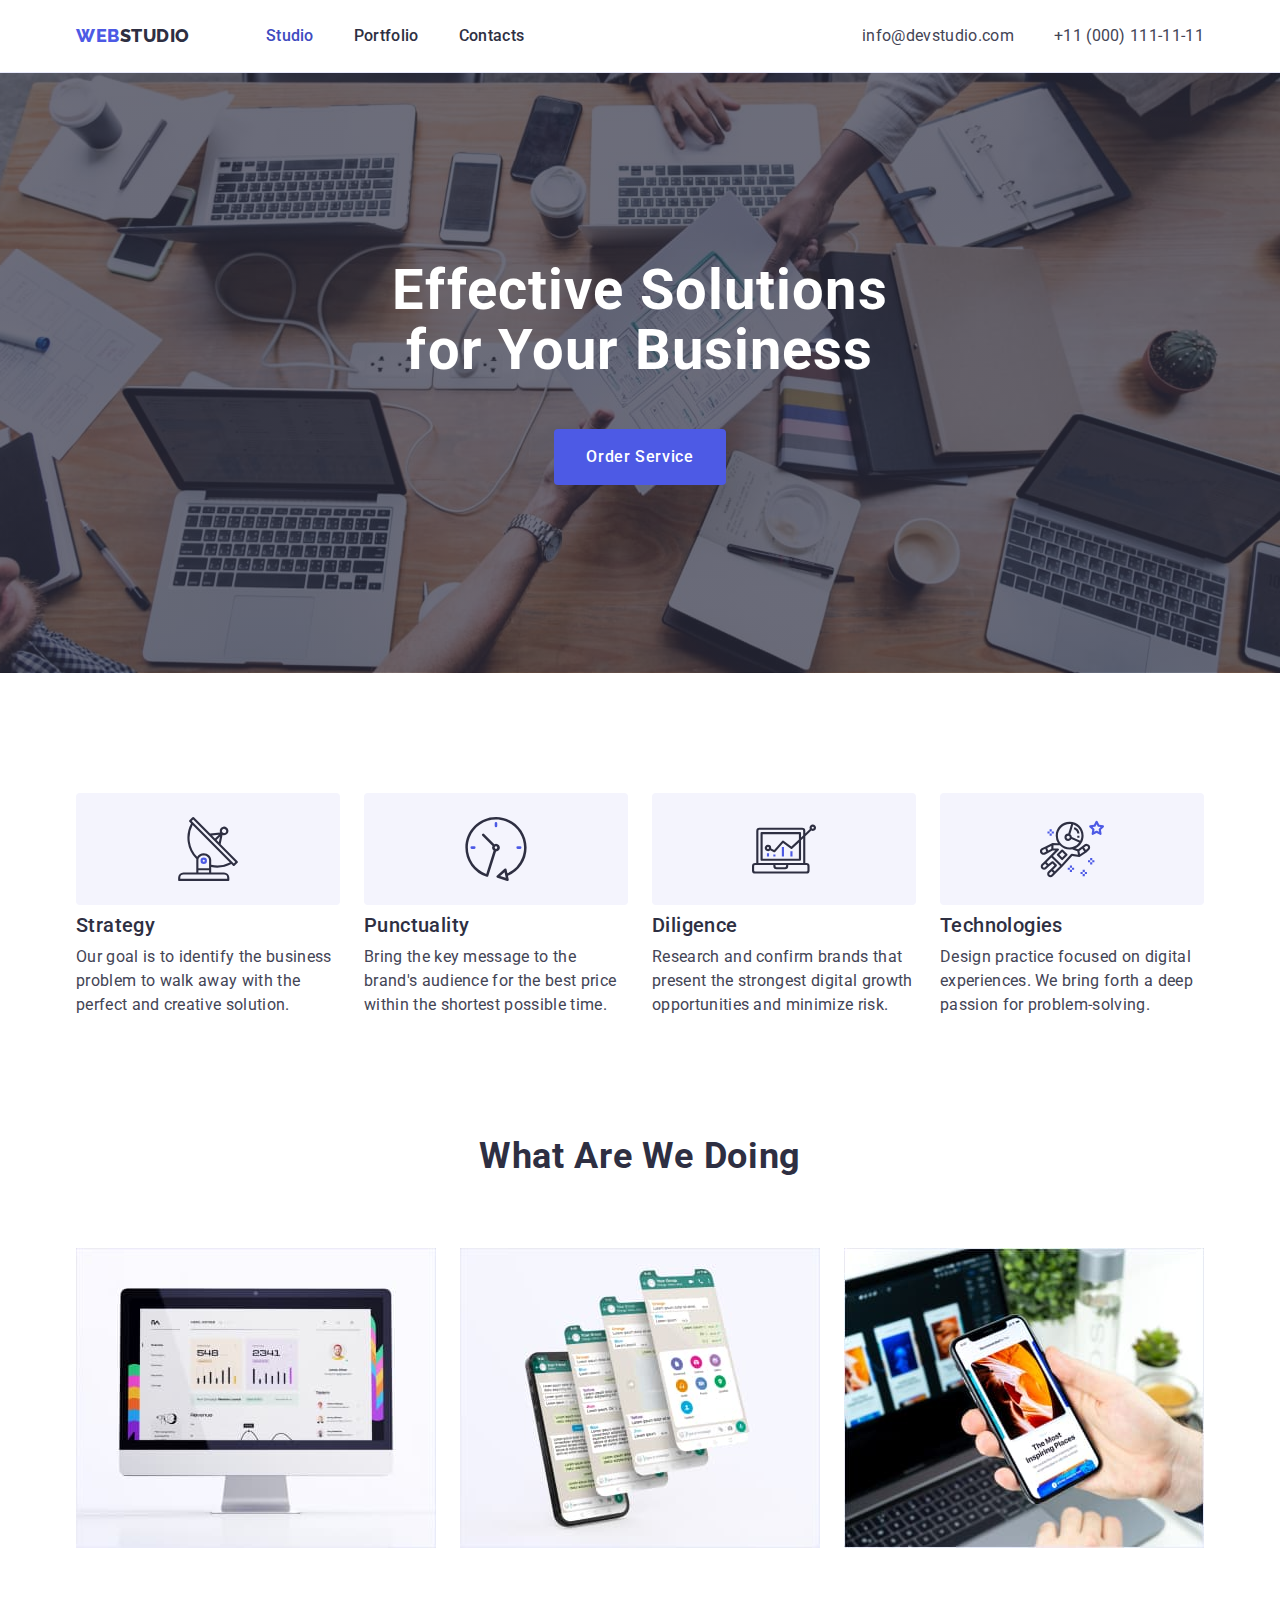
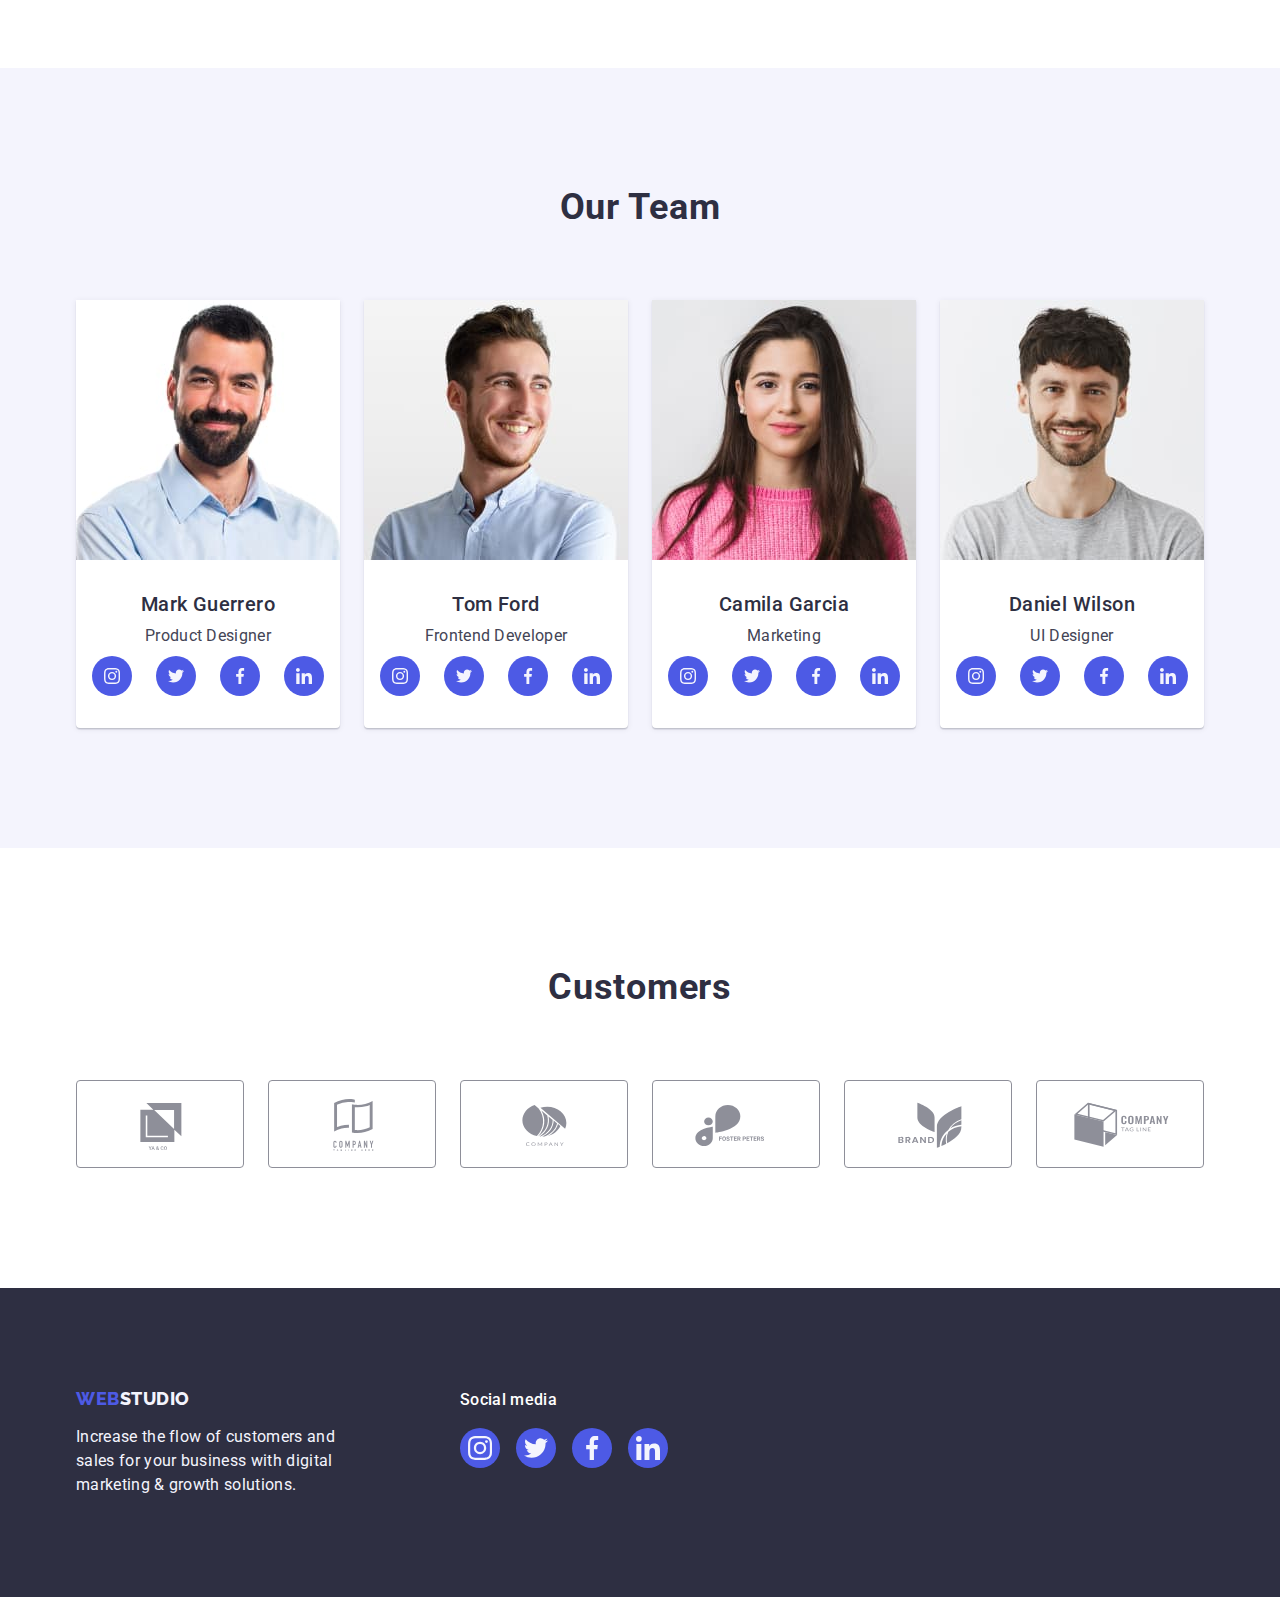
==== index.html @ 7ee17296 "Initial commit" ====
<!DOCTYPE html>
<html lang="en">
  <head>
    <meta charset="UTF-8" />
    <meta http-equiv="X-UA-Compatible" content="IE=edge" />
    <meta name="viewport" content="width=device-width, initial-scale=1.0" />
    <title>Web Studio</title>
    <link rel="preconnect" href="https://fonts.googleapis.com" />
    <link rel="preconnect" href="https://fonts.gstatic.com" crossorigin />
    <link
      href="https://fonts.googleapis.com/css2?family=Raleway:wght@800&family=Roboto:wght@400;500;700;900&display=swap"
      rel="stylesheet" />
    <link rel="stylesheet" href="https://cdn.jsdelivr.net/npm/modern-normalize@1.1.0/modern-normalize.min.css" />
    <link rel="stylesheet" href="./css/styles.css" />
  </head>
  <body>
    <!-- Header -->
    <header class="page-header">
      <div class="container">
        <!-- Navigation -->
        <nav class="navigation">
          <!-- Logotype -->
          <a class="link logotype" href="./index.html">Web<span class="logo-theme-light">Studio</span></a>
          <ul class="menu list">
            <li class="menu-item">
              <a class="menu-link link current" href="./index.html">Studio</a>
            </li>

            <li class="menu-item">
              <a class="menu-link link" href="./portfolio.html">Portfolio</a>
            </li>

            <li class="menu-item">
              <a class="menu-link link" href="">Contacts</a>
            </li>
          </ul>
        </nav>
        <!-- Contacts -->
        <address class="address">
          <ul class="contacts list">
            <li class="contact-item">
              <a class="contact-link link" href="mailto:info@devstudio.com">info@devstudio.com</a>
            </li>

            <li class="contact-item">
              <a class="contact-link link" href="tel:+110001111111">+11 (000) 111-11-11</a>
            </li>
          </ul>
        </address>
      </div>
    </header>
    <!-- Main content -->
    <main>
      <!-- Hero -->
      <section class="hero">
        <div class="container">
          <h1 class="hero-title">Effective Solutions for Your Business</h1>
          <button class="modal-btn" type="button">Order Service</button>
        </div>
      </section>
      <!-- Our advantages -->
      <section class="advantages section">
        <div class="container">
          <h2 class="secondary-title visually-hidden">Our advantages</h2>
          <ul class="list">
            <li class="item">
              <div class="advantages-icon">
                <svg class="advantages-item-icon" width="64" height="64">
                  <use href="./images/icons.svg#icon-antenna"></use>
                </svg>
              </div>
              <h3 class="advantage-title">Strategy</h3>
              <p class="advantage-text">
                Our goal is to identify the business problem to walk away with the perfect and creative solution.
              </p>
            </li>

            <li class="item">
              <div class="advantages-icon">
                <svg class="advantages-item-icon" width="64" height="64">
                  <use href="./images/icons.svg#icon-clock"></use>
                </svg>
              </div>
              <h3 class="advantage-title">Punctuality</h3>
              <p class="advantage-text">
                Bring the key message to the brand's audience for the best price within the shortest possible time.
              </p>
            </li>

            <li class="item">
              <div class="advantages-icon">
                <svg class="advantages-item-icon" width="64" height="64">
                  <use href="./images/icons.svg#icon-diagram"></use>
                </svg>
              </div>
              <h3 class="advantage-title">Diligence</h3>
              <p class="advantage-text">
                Research and confirm brands that present the strongest digital growth opportunities and minimize risk.
              </p>
            </li>

            <li class="item">
              <div class="advantages-icon">
                <svg class="advantages-item-icon" width="64" height="64">
                  <use href="./images/icons.svg#icon-astronaut"></use>
                </svg>
              </div>
              <h3 class="advantage-title">Technologies</h3>
              <p class="advantage-text">
                Design practice focused on digital experiences. We bring forth a deep passion for problem-solving.
              </p>
            </li>
          </ul>
        </div>
      </section>
      <!-- What are we doing -->
      <section class="services section">
        <div class="container">
          <h2 class="secondary-title">What are we doing</h2>
          <ul class="list">
            <li class="item">
              <img src="./images/services/img-1.jpg" alt="Computer" width="360" height="300" />
            </li>

            <li class="item">
              <img src="./images/services/img-2.jpg" alt="Message on mobile phone" width="360" height="300" />
            </li>

            <li class="item">
              <img src="./images/services/img-3.jpg" alt="Mobile phone and laptop" width="360" height="300" />
            </li>
          </ul>
        </div>
      </section>

      <!-- Our team -->
      <section class="team section">
        <div class="container">
          <h2 class="secondary-title">Our Team</h2>
          <ul class="list">
            <li class="team-item">
              <img src="./images/our-team/mark-guerrero.jpg" alt="Mark Guerrero" width="264" height="260" />
              <div class="employees-card-content">
                <h3 class="photo-title">Mark Guerrero</h3>
                <p class="photo-description">Product Designer</p>
                <ul class="list social-list">
                  <li class="social-list-item">
                    <a class="link social-list-link" href="">
                      <svg class="social-list-icon" width="16" height="16">
                        <use href="./images/icons.svg#icon-instagram-1"></use>
                      </svg>
                    </a>
                  </li>
                  <li class="social-list-item">
                    <a class="link social-list-link" href="">
                      <svg class="social-list-icon" width="16" height="16">
                        <use href="./images/icons.svg#icon-twitter-1"></use>
                      </svg>
                    </a>
                  </li>
                  <li class="social-list-item">
                    <a class="link social-list-link" href="">
                      <svg class="social-list-icon" width="16" height="16">
                        <use href="./images/icons.svg#icon-facebook-1"></use>
                      </svg>
                    </a>
                  </li>
                  <li class="social-list-item">
                    <a class="link social-list-link" href="">
                      <svg class="social-list-icon" width="16" height="16">
                        <use href="./images/icons.svg#icon-linkedin-1"></use>
                      </svg>
                    </a>
                  </li>
                </ul>
              </div>
            </li>

            <li class="team-item">
              <img src="./images/our-team/tom-ford.jpg" alt="Tom Ford" width="264" height="260" />
              <div class="employees-card-content">
                <h3 class="photo-title">Tom Ford</h3>
                <p class="photo-description">Frontend Developer</p>
                <ul class="list social-list">
                  <li class="social-list-item">
                    <a class="link social-list-link" href="">
                      <svg class="social-list-icon" width="16" height="16">
                        <use href="./images/icons.svg#icon-instagram-1"></use>
                      </svg>
                    </a>
                  </li>
                  <li class="social-list-item">
                    <a class="link social-list-link" href="">
                      <svg class="social-list-icon" width="16" height="16">
                        <use href="./images/icons.svg#icon-twitter-1"></use>
                      </svg>
                    </a>
                  </li>
                  <li class="social-list-item">
                    <a class="link social-list-link" href="">
                      <svg class="social-list-icon" width="16" height="16">
                        <use href="./images/icons.svg#icon-facebook-1"></use>
                      </svg>
                    </a>
                  </li>
                  <li class="social-list-item">
                    <a class="link social-list-link" href="">
                      <svg class="social-list-icon" width="16" height="16">
                        <use href="./images/icons.svg#icon-linkedin-1"></use>
                      </svg>
                    </a>
                  </li>
                </ul>
              </div>
            </li>

            <li class="team-item">
              <img src="./images/our-team/camila-garcia.jpg" alt="Camila Garcia" width="264" height="260" />
              <div class="employees-card-content">
                <h3 class="photo-title">Camila Garcia</h3>
                <p class="photo-description">Marketing</p>
                <ul class="list social-list">
                  <li class="social-list-item">
                    <a class="link social-list-link" href="">
                      <svg class="social-list-icon" width="16" height="16">
                        <use href="./images/icons.svg#icon-instagram-1"></use>
                      </svg>
                    </a>
                  </li>
                  <li class="social-list-item">
                    <a class="link social-list-link" href="">
                      <svg class="social-list-icon" width="16" height="16">
                        <use href="./images/icons.svg#icon-twitter-1"></use>
                      </svg>
                    </a>
                  </li>
                  <li class="social-list-item">
                    <a class="link social-list-link" href="">
                      <svg class="social-list-icon" width="16" height="16">
                        <use href="./images/icons.svg#icon-facebook-1"></use>
                      </svg>
                    </a>
                  </li>
                  <li class="social-list-item">
                    <a class="link social-list-link" href="">
                      <svg class="social-list-icon" width="16" height="16">
                        <use href="./images/icons.svg#icon-linkedin-1"></use>
                      </svg>
                    </a>
                  </li>
                </ul>
              </div>
            </li>

            <li class="team-item">
              <img src="./images/our-team/daniel-wilson.jpg" alt="Daniel Wilson" width="264" height="260" />
              <div class="employees-card-content">
                <h3 class="photo-title">Daniel Wilson</h3>
                <p class="photo-description">UI Designer</p>
                <ul class="list social-list">
                  <li class="social-list-item">
                    <a class="link social-list-link" href="">
                      <svg class="social-list-icon" width="16" height="16">
                        <use href="./images/icons.svg#icon-instagram-1"></use>
                      </svg>
                    </a>
                  </li>
                  <li class="social-list-item">
                    <a class="link social-list-link" href="">
                      <svg class="social-list-icon" width="16" height="16">
                        <use href="./images/icons.svg#icon-twitter-1"></use>
                      </svg>
                    </a>
                  </li>
                  <li class="social-list-item">
                    <a class="link social-list-link" href="">
                      <svg class="social-list-icon" width="16" height="16">
                        <use href="./images/icons.svg#icon-facebook-1"></use>
                      </svg>
                    </a>
                  </li>
                  <li class="social-list-item">
                    <a class="link social-list-link" href="">
                      <svg class="social-list-icon" width="16" height="16">
                        <use href="./images/icons.svg#icon-linkedin-1"></use>
                      </svg>
                    </a>
                  </li>
                </ul>
              </div>
            </li>
          </ul>
        </div>
      </section>
      <!-- Customers -->
      <section class="customers section">
        <div class="container">
          <h2 class="secondary-title">Customers</h2>
          <ul class="list">
            <li class="customers-item">
              <a class="link customers-link" href="">
                <svg class="customers-icon" width="104" height="56">
                  <use href="./images/icons.svg#icon-client-1"></use>
                </svg>
              </a>
            </li>

            <li class="customers-item">
              <a class="link customers-link" href="">
                <svg class="customers-icon" width="104" height="56">
                  <use href="./images/icons.svg#icon-client-2"></use>
                </svg>
              </a>
            </li>

            <li class="customers-item">
              <a class="link customers-link" href="">
                <svg class="customers-icon" width="104" height="56">
                  <use href="./images/icons.svg#icon-client-3"></use>
                </svg>
              </a>
            </li>

            <li class="customers-item">
              <a class="link customers-link" href="">
                <svg class="customers-icon" width="104" height="56">
                  <use href="./images/icons.svg#icon-client-4"></use>
                </svg>
              </a>
            </li>

            <li class="customers-item">
              <a class="link customers-link" href="">
                <svg class="customers-icon" width="104" height="56">
                  <use href="./images/icons.svg#icon-client-5"></use>
                </svg>
              </a>
            </li>

            <li class="customers-item">
              <a class="link customers-link" href="">
                <svg class="customers-icon" width="104" height="56">
                  <use href="./images/icons.svg#icon-client-6"></use>
                </svg>
              </a>
            </li>
          </ul>
        </div>
      </section>
    </main>

    <!-- Footer -->
    <footer class="page-footer">
      <div class="container">
        <div class="block-1">
          <!-- Logotype -->
          <a class="link logotype" href="./index.html">Web<span class="logo-theme-dark">Studio</span></a>
          <p class="footer-text">
            Increase the flow of customers and sales for your business with digital marketing & growth solutions.
          </p>
        </div>
        <div>
          <p class="social-media">Social media</p>
          <ul class="list social-list">
            <li class="social-list-item">
              <a class="link social-list-link" href="">
                <svg class="social-list-icon" width="24" height="24">
                  <use href="./images/icons.svg#icon-instagram-1"></use>
                </svg>
              </a>
            </li>
            <li class="social-list-item">
              <a class="link social-list-link" href="">
                <svg class="social-list-icon" width="24" height="24">
                  <use href="./images/icons.svg#icon-twitter-1"></use>
                </svg>
              </a>
            </li>
            <li class="social-list-item">
              <a class="link social-list-link" href="">
                <svg class="social-list-icon" width="24" height="24">
                  <use href="./images/icons.svg#icon-facebook-1"></use>
                </svg>
              </a>
            </li>
            <li class="social-list-item">
              <a class="link social-list-link" href="">
                <svg class="social-list-icon" width="24" height="24">
                  <use href="./images/icons.svg#icon-linkedin-1"></use>
                </svg>
              </a>
            </li>
          </ul>
        </div>
      </div>
    </footer>
  </body>
</html>
---- css/styles.css ----
:root {
  /* Color */
  --primary-text-color-theme-light: #434455;
  --secondary-text-color-theme-light: #2e2f42;
  --primary-text-color-theme-dark: #ffffff;
  --secondary-text-color-theme-dark: #f4f4fd;
  --logo-color: #4d5ae5;
  --accent-color: #404bbf;
  --accent-color-footer: #31d0aa;
  --batton-background-theme-dark: #4d5ae5;
  --batton-background-accent: #404bbf;
  --customers-icon-color: #8e8f99;
}

h1,
h2,
h3,
h4,
p,
ul {
  margin-top: 0;
  margin-bottom: 0;
}

ul {
  padding-left: 0;
}

img {
  display: block;
}

.list {
  list-style: none;
}

.link {
  text-decoration: none;
}

body {
  background-color: #ffffff;
  font-family: "Roboto", sans-serif;
  font-size: 16px;
  line-height: 1.5;
  letter-spacing: 0.02em;
  color: var(--primary-text-color-theme-light);
}

.container {
  width: 1158px;
  margin: 0 auto;
  padding: 0 15px;
}

/* ==================================COMPONENTS=============================== */

.secondary-title {
  margin-bottom: 72px;
  font-size: 36px;
  line-height: 1.1;
  text-align: center;
  text-transform: capitalize;
  letter-spacing: 0.02em;
  color: var(--secondary-text-color-theme-light);
}

.photo-title {
  font-weight: 500;
  font-size: 20px;
  line-height: 1.2;
  letter-spacing: 0.02em;
  color: var(--secondary-text-color-theme-light);
}

.photo-description {
  font-weight: 400;
  font-size: 16px;
  color: var(--primary-text-color-theme-light);
  margin-bottom: 8px;
}

.section {
  padding-bottom: 120px;
}

.section:not(:nth-child(-2n + 3)) {
  padding-top: 120px;
}

.social-list {
  display: flex;
  justify-content: center;
  gap: 24px;
}

.social-list-link {
  display: flex;
  justify-content: center;
  align-items: center;
  width: 40px;
  height: 40px;
  background-color: var(--batton-background-theme-dark);
  border-radius: 50%;
}

.visually-hidden {
  position: absolute;
  width: 1px;
  height: 1px;
  margin: -1px;
  border: 0;
  padding: 0;

  white-space: nowrap;
  clip-path: inset(100%);
  clip: rect(0 0 0 0);
  overflow: hidden;
}

/* ==================================/COMPONENTS=============================== */

/* ==================================HEADER=============================== */

.page-header {
  border-bottom: 1px solid #e7e9fc;
  box-shadow: 0px 2px 1px rgba(46, 47, 66, 0.08), 0px 1px 1px rgba(46, 47, 66, 0.16), 0px 1px 6px rgba(46, 47, 66, 0.08);
}

.page-header .container {
  display: flex;
  align-items: center;
  justify-content: space-between;
}

.navigation {
  display: flex;
  align-items: center;
}

/* Logotype */
.logotype {
  margin-right: 76px;
  font-family: "Raleway", sans-serif;
  font-weight: 800;
  font-size: 18px;
  line-height: 1.17;
  letter-spacing: 0.03em;
  text-transform: uppercase;
  color: var(--logo-color);
}

.logo-theme-light {
  color: var(--secondary-text-color-theme-light);
}

.logo-theme-dark {
  color: var(--secondary-text-color-theme-dark);
}

.menu {
  display: flex;
}

.menu-item:not(:last-child) {
  margin-right: 40px;
}

.menu-link {
  display: inline-block;
  font-weight: 500;
  color: var(--secondary-text-color-theme-light);
  padding-top: 24px;
  padding-bottom: 24px;
}

.menu-link:hover,
.menu-link:focus {
  color: var(--accent-color);
}

/* Акцент на посилання на активну сторінку */
.menu .menu-link.link.current {
  color: var(--accent-color);
}

/* Contacts */

.address {
  font-style: normal;
}

.contacts {
  display: flex;
  gap: 40px;
}

.contact-link {
  font-style: normal;
  font-weight: 400;
  color: var(--primary-text-color-theme-light);
}

.contact-link:hover,
.contact-link:focus {
  color: var(--accent-color);
}

/* ==================================/HEADER=============================== */

/* ====================================HERO================================ */

.hero {
  background-color: var(--secondary-text-color-theme-light);
  background-image: linear-gradient(rgba(46, 47, 66, 0.7), rgba(46, 47, 66, 0.7)), url(../images/img-name.jpg);
  background-repeat: no-repeat;
  background-position: center;
  background-size: cover;
  /* background-size: 1440px, auto; */
  margin-left: auto;
  margin-right: auto;
  max-width: 1440px;
  text-align: center;
  padding: 188px 0;
}

.hero-title {
  font-size: 56px;
  line-height: 1.07;
  color: var(--primary-text-color-theme-dark);
  letter-spacing: 0.02em;
  margin: 0 auto 48px;
  max-width: 496px;
}

/* Button */
.modal-btn {
  display: block;
  margin: 0 auto;
  border-radius: 4px;
  padding: 16px 32px;
  min-width: 169px;
  border: none;
  font-family: inherit;
  font-weight: 500;
  font-size: 16px;
  line-height: 1.5;
  letter-spacing: 0.04em;
  color: var(--primary-text-color-theme-dark);
  background: var(--batton-background-theme-dark);
  cursor: pointer;
  text-align: center;
}

.modal-btn:hover,
.modal-btn:focus {
  background: var(--batton-background-accent);
}

/* ====================================/HERO================================ */

/* ================================OUR ADVANTAGES============================ */

.advantage-title {
  margin-bottom: 8px;
  font-weight: 500;
  font-size: 20px;
  line-height: 1.2;
  letter-spacing: 0.02em;
  color: var(--secondary-text-color-theme-light);
}

.advantage-text {
  color: var(--primary-text-color-theme-light);
}

.advantages .list {
  display: flex;
}

.advantages .item {
  flex-basis: calc((100% - 3 * 24px) / 4);
}

.advantages .item:not(:last-child) {
  margin-right: 24px;
}

.advantages-icon {
  display: flex;
  width: 264px;
  height: 112px;
  justify-content: center;
  align-items: center;
  background-color: var(--secondary-text-color-theme-dark);
  border-radius: 4px;
  margin-bottom: 8px;
}

/* ================================/OUR ADVANTAGES============================ */

/* ===============================WHAT ARE WE DOING=========================== */

.services .list {
  display: flex;
}

.services .item:not(:last-child) {
  margin-right: 24px;
}

/* ==============================/WHAT ARE WE DOING=========================== */

/* ====================================OUR TEAM=============================== */

.team {
  background-color: #f4f4fd;
}

.team-item {
  background-color: #ffffff;
  border-radius: 0px 0px 4px 4px;
  box-shadow: 0px 1px 6px rgba(46, 47, 66, 0.08), 0px 1px 1px rgba(46, 47, 66, 0.16), 0px 2px 1px rgba(46, 47, 66, 0.08);
}

.team .list {
  display: flex;
}

.team-item:not(:last-child) {
  margin-right: 24px;
}

.team .photo-title {
  margin-bottom: 8px;
}

.employees-card-content {
  padding: 32px 0;
  text-align: center;
  border-radius: 0px 0px 4px 4px;
}

.team .social-list-link:hover,
.team .social-list-link:focus {
  background-color: var(--accent-color);
}

.social-list-icon {
  fill: var(--secondary-text-color-theme-dark);
}

/* ===================================/OUR TEAM=============================== */

/* ==================================CUSTOMERS=============================== */
.customers .list {
  display: flex;
  gap: 24px;
  justify-content: space-between;
}

.customers-link {
  display: flex;
  justify-content: center;
  align-items: center;
  width: 168px;
  height: 88px;
  color: var(--customers-icon-color);
  border: 1px solid var(--customers-icon-color);
  border-radius: 4px;
}

.customers-link:hover,
.customers-link:focus {
  color: var(--accent-color);
  border: 1px solid var(--accent-color);
}

.customers-icon {
  fill: currentColor;
}

/* ==================================/CUSTOMERS=============================== */

/* =====================================FOOTER================================ */

.page-footer {
  background-color: var(--secondary-text-color-theme-light);
  padding-top: 100px;
  padding-bottom: 100px;
}

.footer-text {
  color: var(--secondary-text-color-theme-dark);
  width: 264px;
}

.page-footer .logotype {
  display: inline-block;
  margin-bottom: 16px;
}

.page-footer .container {
  display: flex;
  align-items: baseline;
}

.block-1 {
  margin-right: 120px;
}

.social-media {
  font-weight: 500;
  font-size: 16px;
  line-height: 1.5;
  letter-spacing: 0.02em;
  color: var(--primary-text-color-theme-dark);
  margin-bottom: 16px;
}

.page-footer .social-list {
  gap: 16px;
}

.page-footer .social-list-link:hover,
.page-footer .social-list-link:focus {
  background-color: var(--accent-color-footer);
}

/* =====================================/FOOTER================================ */

/* =====================================FILTER================================ */

.filter {
  padding-top: 96px;
  padding-bottom: 120px;
}

.filter-list {
  display: flex;
  justify-content: center;
  margin-bottom: 72px;
}

.filter-item:not(:last-child) {
  margin-right: 24px;
}

.filter-btn {
  font-family: inherit;
  font-style: normal;
  font-weight: 500;
  font-size: 16px;
  line-height: 1.5;
  letter-spacing: 0.04em;
  color: var(--logo-color);
  background: var(--secondary-text-color-theme-dark);
  padding: 12px 24px;
  border: 1px solid #e7e9fc;
  border-radius: 4px;
  cursor: pointer;
}

.filter-btn:hover,
.filter-btn:focus {
  color: var(--primary-text-color-theme-dark);
  background: var(--accent-color);
  box-shadow: 0px 3px 1px rgba(0, 0, 0, 0.1), 0px 2px 1px rgba(0, 0, 0, 0.08), 0px 2px 2px rgba(0, 0, 0, 0.12);
  border: 1px solid transparent;
}

.filter .card-set {
  display: flex;
  flex-wrap: wrap;
  column-gap: 24px;
  row-gap: 48px;
}

.filter .card-item {
  width: calc((100% - 48px) / 3);
}

.filter .card-item-link:hover,
.filter .card-item-link:focus {
  box-shadow: 0px 1px 6px rgba(46, 47, 66, 0.08), 0px 1px 1px rgba(46, 47, 66, 0.16), 0px 2px 1px rgba(46, 47, 66, 0.08);
}

.filter .card-item-link {
  display: block;
}

.filter .card-content {
  padding: 32px 16px;
  border: 1px solid #e7e9fc;
  border-top: none;
}

.filter .photo-title {
  margin-bottom: 8px;
}

/* =====================================FILTER================================ */
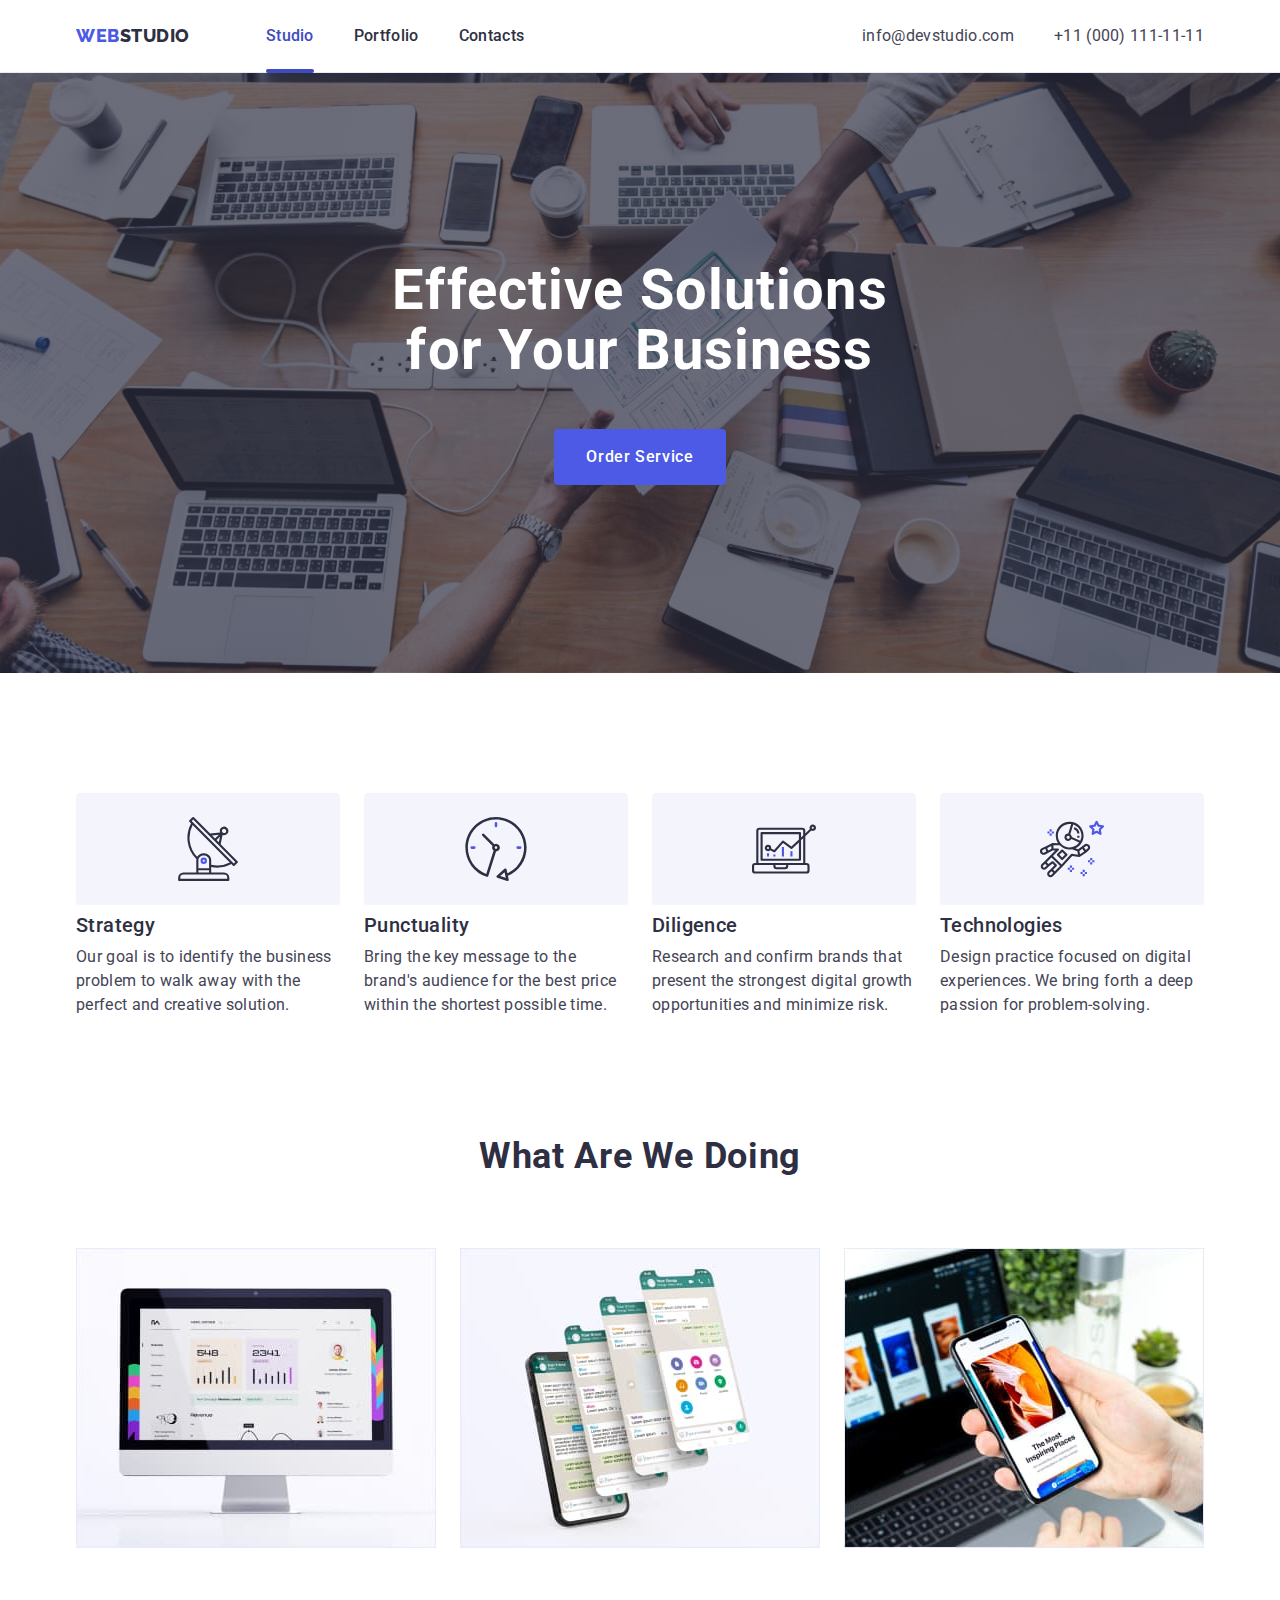
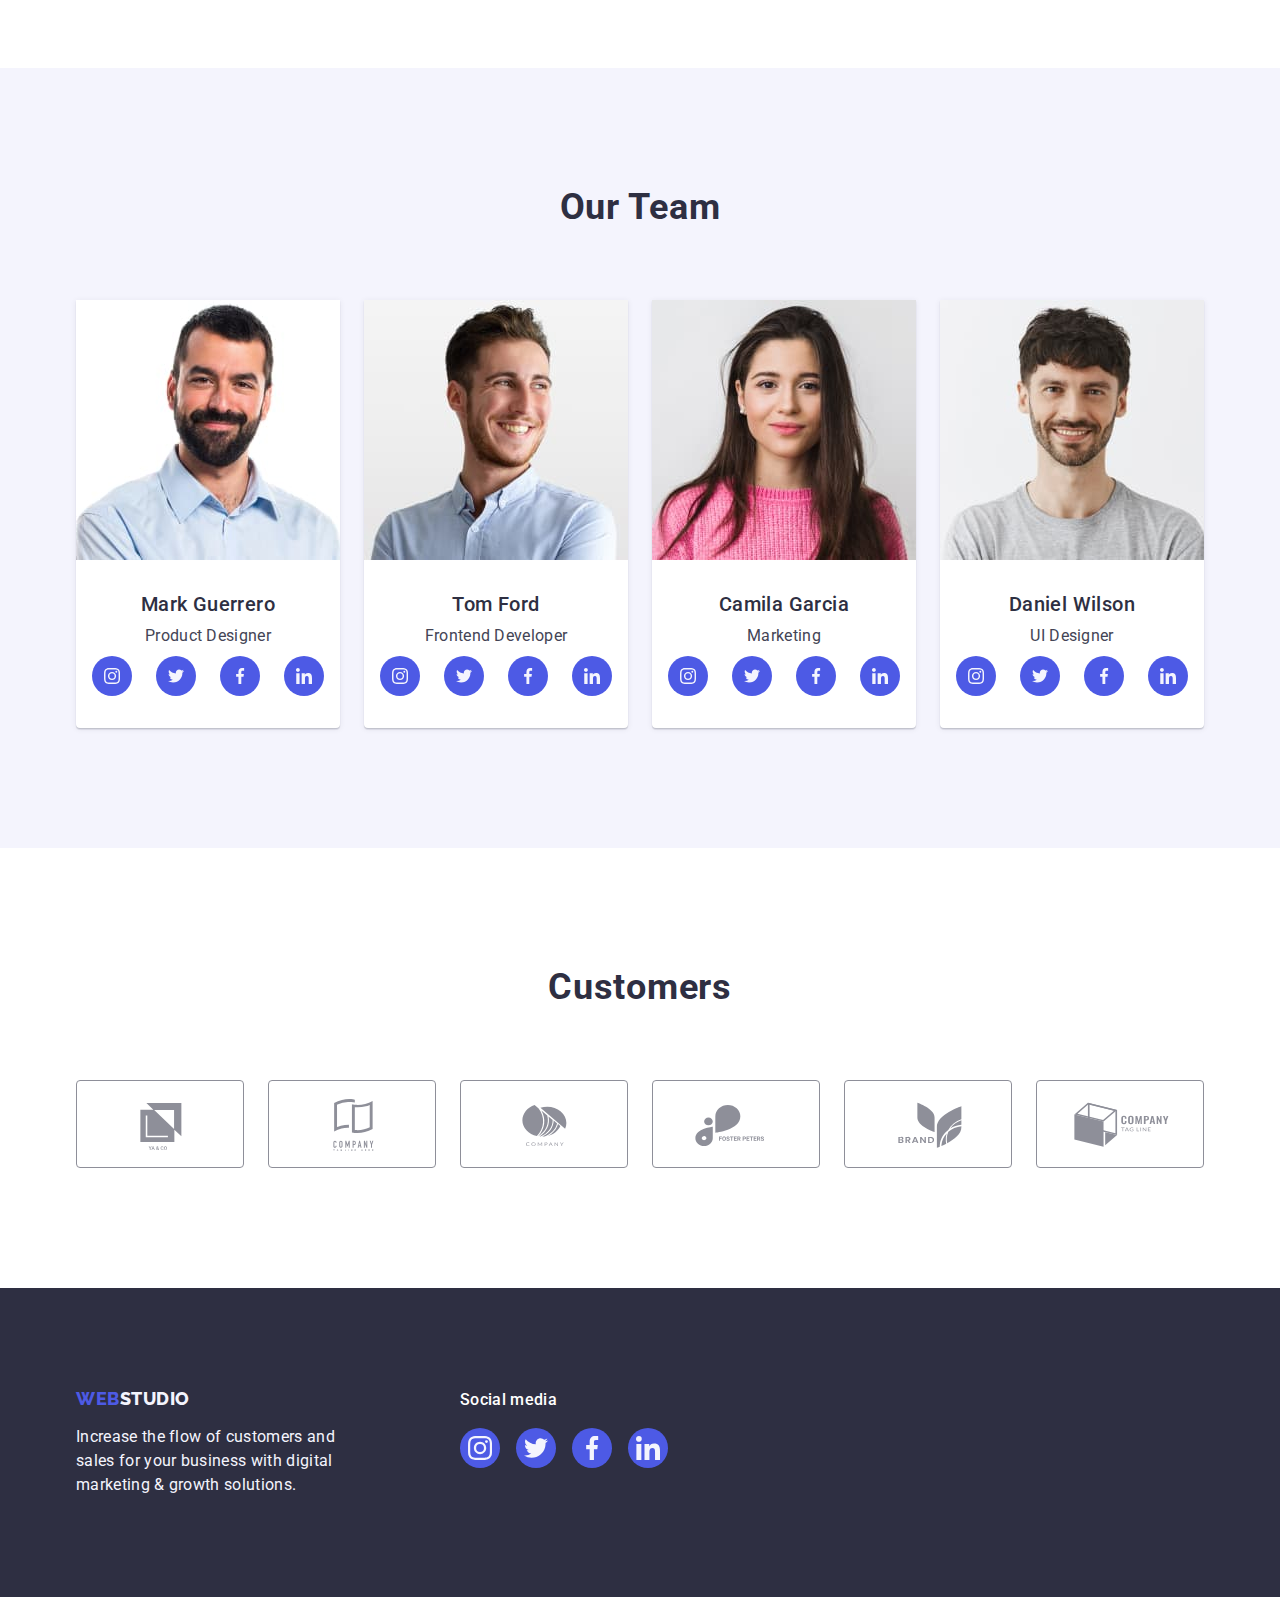
==== commit b6cbb70e: "goit-markup-hw-05" ====
--- a/index.html
+++ b/index.html
@@ -55,7 +55,16 @@
       <section class="hero">
         <div class="container">
           <h1 class="hero-title">Effective Solutions for Your Business</h1>
-          <button class="modal-btn" type="button">Order Service</button>
+          <button class="modal-btn" type="button" data-modal-open>Order Service</button>
+          <div class="backdrop is-hidden" data-modal>
+            <div class="modal">
+              <button class="modal-close-btn" type="button" data-modal-close>
+                <svg class="close-icon" width="8" height="8">
+                  <use href="./images/icons.svg#icon-close"></use>
+                </svg>
+              </button>
+            </div>
+          </div>
         </div>
       </section>
       <!-- Our advantages -->
@@ -394,5 +403,6 @@
         </div>
       </div>
     </footer>
+    <script src="./js/modal.js"></script>
   </body>
 </html>
--- a/css/styles.css
+++ b/css/styles.css
@@ -10,6 +10,7 @@
   --batton-background-theme-dark: #4d5ae5;
   --batton-background-accent: #404bbf;
   --customers-icon-color: #8e8f99;
+  --timing-function: cubic-bezier(0.4, 0, 0.2, 1);
 }
 
 h1,
@@ -102,6 +103,8 @@
   height: 40px;
   background-color: var(--batton-background-theme-dark);
   border-radius: 50%;
+
+  transition: background-color 250ms var(--timing-function);
 }
 
 .visually-hidden {
@@ -172,6 +175,8 @@
   color: var(--secondary-text-color-theme-light);
   padding-top: 24px;
   padding-bottom: 24px;
+
+  transition: color 250ms var(--timing-function);
 }
 
 .menu-link:hover,
@@ -180,8 +185,20 @@
 }
 
 /* Акцент на посилання на активну сторінку */
-.menu .menu-link.link.current {
+.menu .current {
+  position: relative;
   color: var(--accent-color);
+}
+
+.menu .current::after {
+  position: absolute;
+  bottom: -1px;
+  content: "";
+  display: block;
+  width: 100%;
+  height: 4px;
+  border-radius: 2px;
+  background-color: var(--accent-color);
 }
 
 /* Contacts */
@@ -199,6 +216,8 @@
   font-style: normal;
   font-weight: 400;
   color: var(--primary-text-color-theme-light);
+
+  transition: color 250ms var(--timing-function);
 }
 
 .contact-link:hover,
@@ -247,14 +266,82 @@
   line-height: 1.5;
   letter-spacing: 0.04em;
   color: var(--primary-text-color-theme-dark);
-  background: var(--batton-background-theme-dark);
+  background-color: var(--batton-background-theme-dark);
   cursor: pointer;
   text-align: center;
+
+  transition: background-color 250ms var(--timing-function);
 }
 
 .modal-btn:hover,
 .modal-btn:focus {
-  background: var(--batton-background-accent);
+  background-color: var(--batton-background-accent);
+}
+
+/* Backdrop */
+.backdrop {
+  position: fixed;
+  top: 0;
+  left: 0;
+  width: 100%;
+  height: 100%;
+  /* z-index: ; */
+  background-color: rgba(46, 47, 66, 0.4);
+  opacity: 1;
+  transition: opacity 250ms var(--timing-function);
+}
+
+.backdrop.is-hidden {
+  opacity: 0;
+  pointer-events: none;
+  visibility: hidden;
+}
+/* opacity - приховує елемент , visibility - забирає з потоку. */
+
+/* Modal window */
+.modal {
+  position: absolute;
+  top: 50%;
+  left: 50%;
+  transform: translate(-50%, -50%) scale(1);
+  opacity: 1;
+  min-height: 584px;
+  min-width: 408px;
+  background-color: #fcfcfc;
+  box-shadow: 0px 1px 1px rgba(0, 0, 0, 0.14), 0px 1px 3px rgba(0, 0, 0, 0.12), 0px 2px 1px rgba(0, 0, 0, 0.2);
+  border-radius: 4px;
+  transition: opacity 250ms var(--timing-function), transform 250ms var(--timing-function);
+}
+
+.backdrop.is-hidden .modal {
+  transform: translate(-50%, -50%) scale(0.9);
+  opacity: 0;
+}
+
+.modal-close-btn {
+  display: flex;
+  justify-content: center;
+  align-items: center;
+  position: absolute;
+  top: 24px;
+  right: 24px;
+  width: 24px;
+  height: 24px;
+  background-color: #e7e9fc;
+  border: 1px solid rgba(0, 0, 0, 0.1);
+  border-radius: 50%;
+  transition-property: background-color, border;
+  transition-duration: 250ms;
+  transition-timing-function: var(--timing-function);
+}
+.close-icon {
+  fill: currentColor;
+}
+
+.modal-close-btn:hover .modal-close-btn:focus {
+  background-color: var(--accent-color);
+  border: 1px solid transparent;
+  color: var(--primary-text-color-theme-dark);
 }
 
 /* ====================================/HERO================================ */
@@ -368,6 +455,10 @@
   color: var(--customers-icon-color);
   border: 1px solid var(--customers-icon-color);
   border-radius: 4px;
+
+  transition-property: color, border;
+  transition-duration: 250ms;
+  transition-timing-function: var(--timing-function);
 }
 
 .customers-link:hover,
@@ -454,17 +545,21 @@
   line-height: 1.5;
   letter-spacing: 0.04em;
   color: var(--logo-color);
-  background: var(--secondary-text-color-theme-dark);
+  background-color: var(--secondary-text-color-theme-dark);
   padding: 12px 24px;
   border: 1px solid #e7e9fc;
   border-radius: 4px;
   cursor: pointer;
+
+  transition-property: color, background-color, box-shadow, border;
+  transition-duration: 250ms;
+  transition-timing-function: var(--timing-function);
 }
 
 .filter-btn:hover,
 .filter-btn:focus {
   color: var(--primary-text-color-theme-dark);
-  background: var(--accent-color);
+  background-color: var(--accent-color);
   box-shadow: 0px 3px 1px rgba(0, 0, 0, 0.1), 0px 2px 1px rgba(0, 0, 0, 0.08), 0px 2px 2px rgba(0, 0, 0, 0.12);
   border: 1px solid transparent;
 }
@@ -480,13 +575,15 @@
   width: calc((100% - 48px) / 3);
 }
 
+.filter .card-item-link {
+  display: block;
+
+  transition: box-shadow 250ms var(--timing-function);
+}
+
 .filter .card-item-link:hover,
 .filter .card-item-link:focus {
   box-shadow: 0px 1px 6px rgba(46, 47, 66, 0.08), 0px 1px 1px rgba(46, 47, 66, 0.16), 0px 2px 1px rgba(46, 47, 66, 0.08);
-}
-
-.filter .card-item-link {
-  display: block;
 }
 
 .filter .card-content {
@@ -499,4 +596,49 @@
   margin-bottom: 8px;
 }
 
+/* Overlay */
+
+.filter-card-wraper {
+  position: relative;
+  overflow: hidden;
+}
+
+.filter-card-overlay {
+  position: absolute;
+  top: 0;
+  left: 0;
+  transform: translateY(100%);
+  width: 100%;
+  height: 100%;
+  transition: transform 250ms var(--timing-function);
+  overflow: auto;
+
+  font-weight: 400;
+  font-size: 16px;
+  line-height: 1.5;
+  letter-spacing: 0.02em;
+  color: var(--secondary-text-color-theme-dark);
+  background-color: var(--logo-color);
+  padding: 40px 32px 0;
+}
+
+.card-item-link:hover .filter-card-overlay,
+.card-item-link:focus .filter-card-overlay {
+  transform: translateY(0);
+}
+
 /* =====================================FILTER================================ */
+/* .product-thumb::before {
+  display: inline-block;
+  content: "";
+  position: absolute;
+  top: 0;
+  left: 0;
+  width: 100%;
+  height: 100%;
+  background-color: ;
+  opacity: 0;
+  transform: translateY(100%);
+} */
+/* на картку
+overflow: hidden;  не на картку а на тумбу */
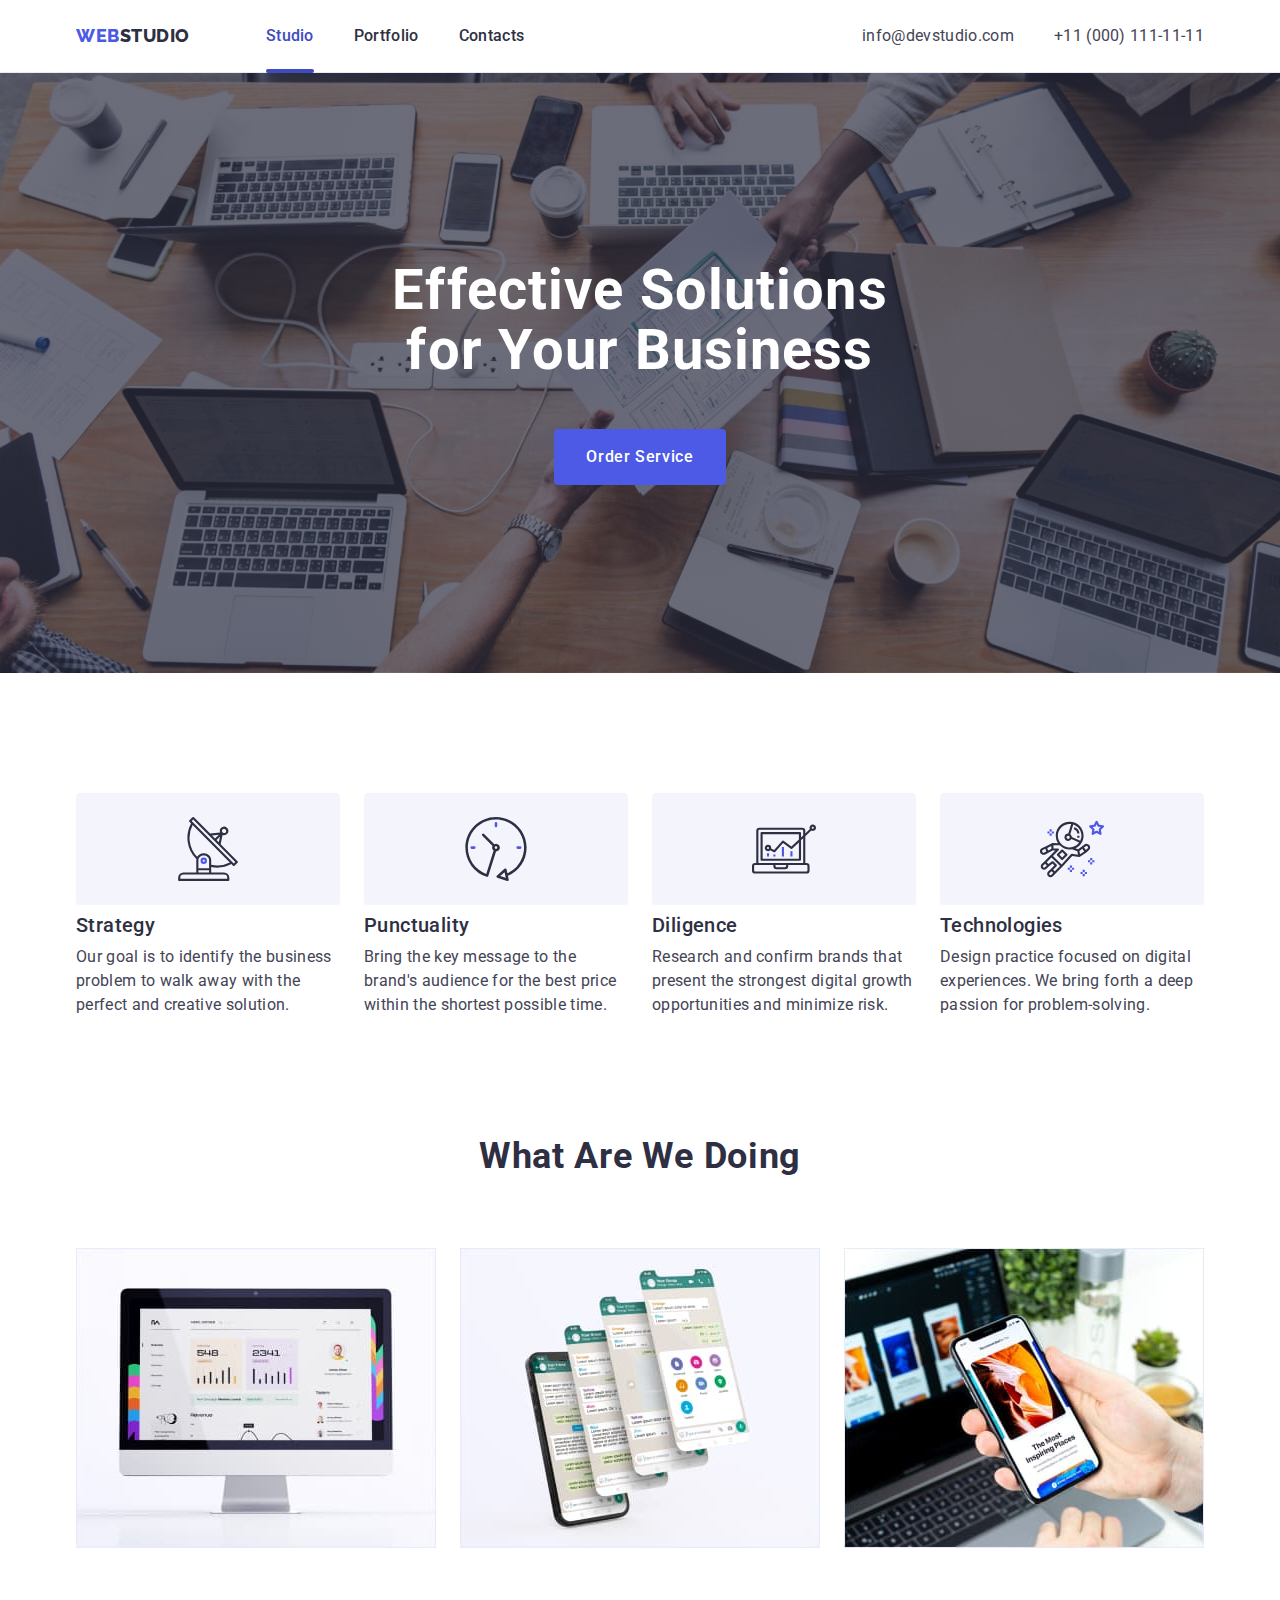
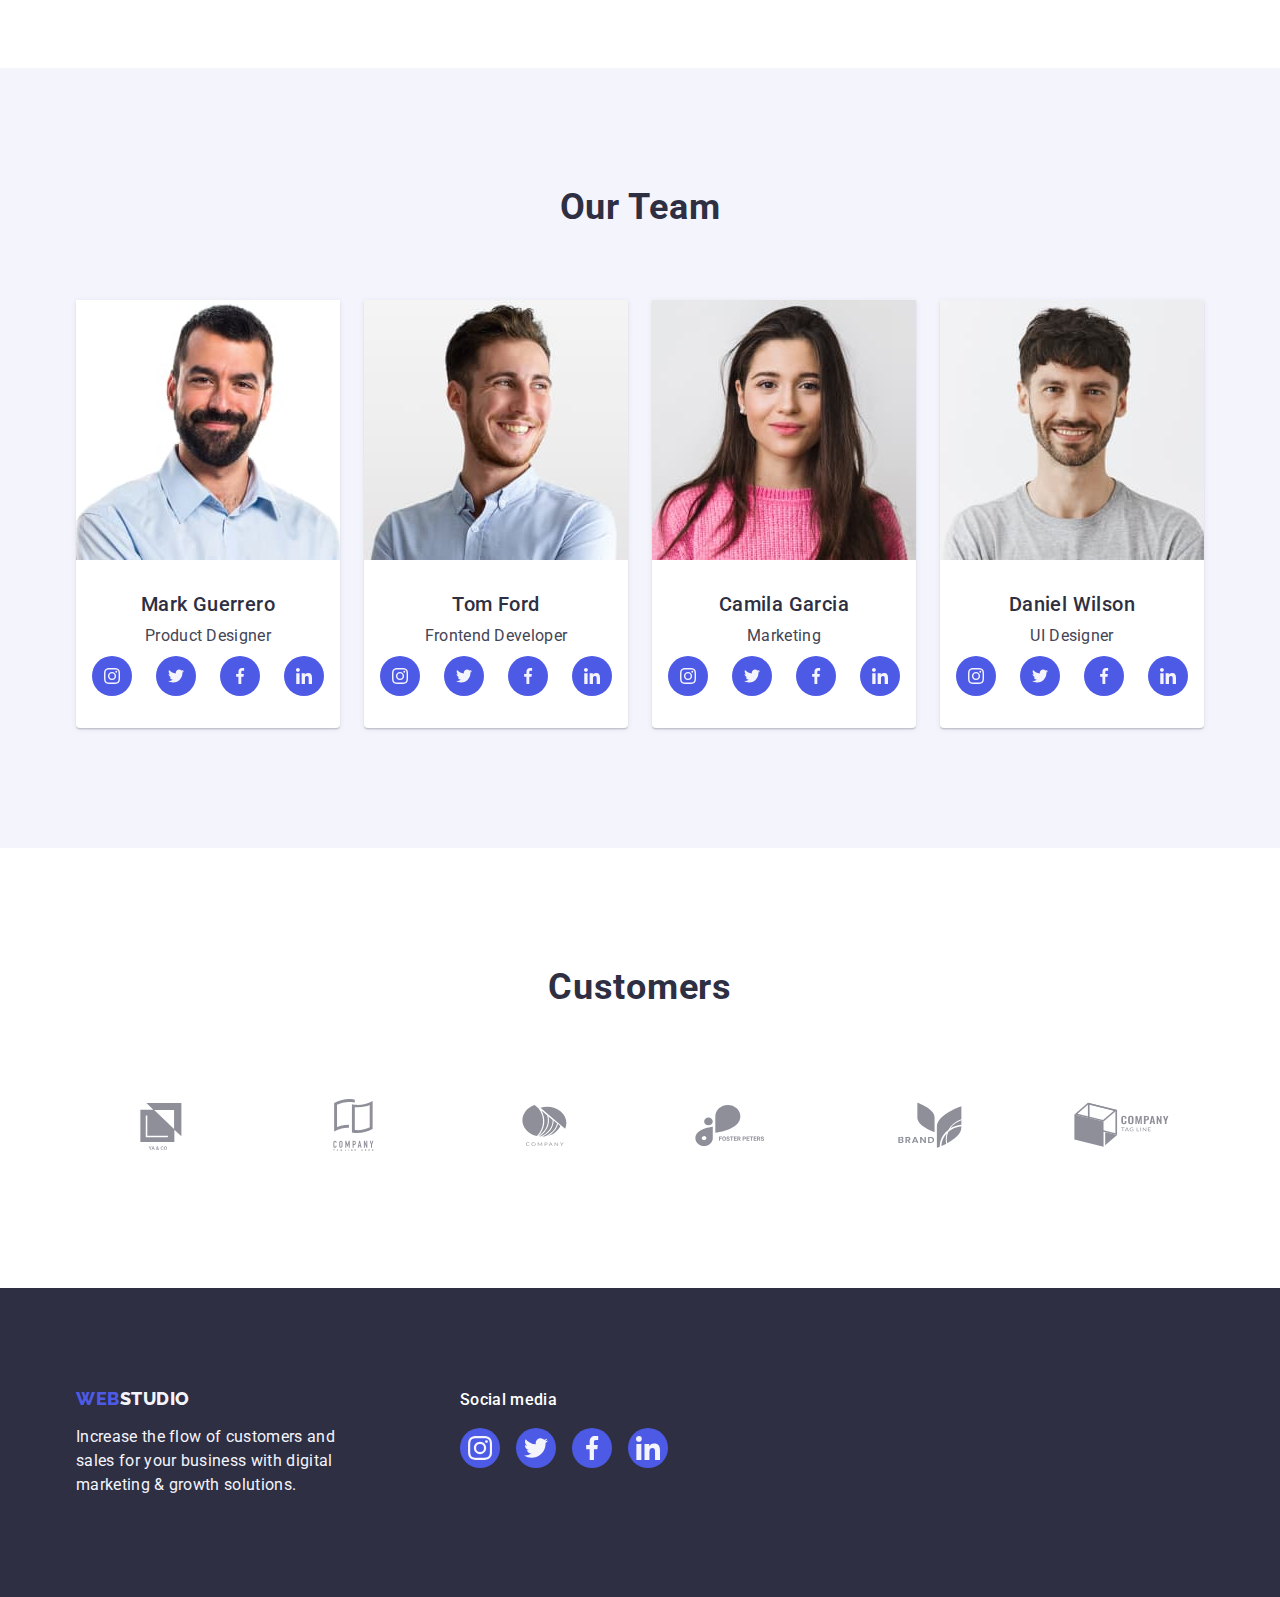
==== commit 340860ed: "Correction" ====
--- a/index.html
+++ b/index.html
@@ -56,14 +56,14 @@
         <div class="container">
           <h1 class="hero-title">Effective Solutions for Your Business</h1>
           <button class="modal-btn" type="button" data-modal-open>Order Service</button>
-          <div class="backdrop is-hidden" data-modal>
-            <div class="modal">
-              <button class="modal-close-btn" type="button" data-modal-close>
-                <svg class="close-icon" width="8" height="8">
-                  <use href="./images/icons.svg#icon-close"></use>
-                </svg>
-              </button>
-            </div>
+        </div>
+        <div class="backdrop is-hidden" data-modal>
+          <div class="modal">
+            <button class="modal-close-btn" type="button" data-modal-close>
+              <svg class="close-icon" width="8" height="8">
+                <use href="./images/icons.svg#icon-close"></use>
+              </svg>
+            </button>
           </div>
         </div>
       </section>
--- a/css/styles.css
+++ b/css/styles.css
@@ -453,10 +453,10 @@
   width: 168px;
   height: 88px;
   color: var(--customers-icon-color);
-  border: 1px solid var(--customers-icon-color);
+  border-color: var(--customers-icon-color);
   border-radius: 4px;
 
-  transition-property: color, border;
+  transition-property: color, border-color;
   transition-duration: 250ms;
   transition-timing-function: var(--timing-function);
 }
@@ -465,6 +465,7 @@
 .customers-link:focus {
   color: var(--accent-color);
   border: 1px solid var(--accent-color);
+  borde-color: transition;
 }
 
 .customers-icon {
